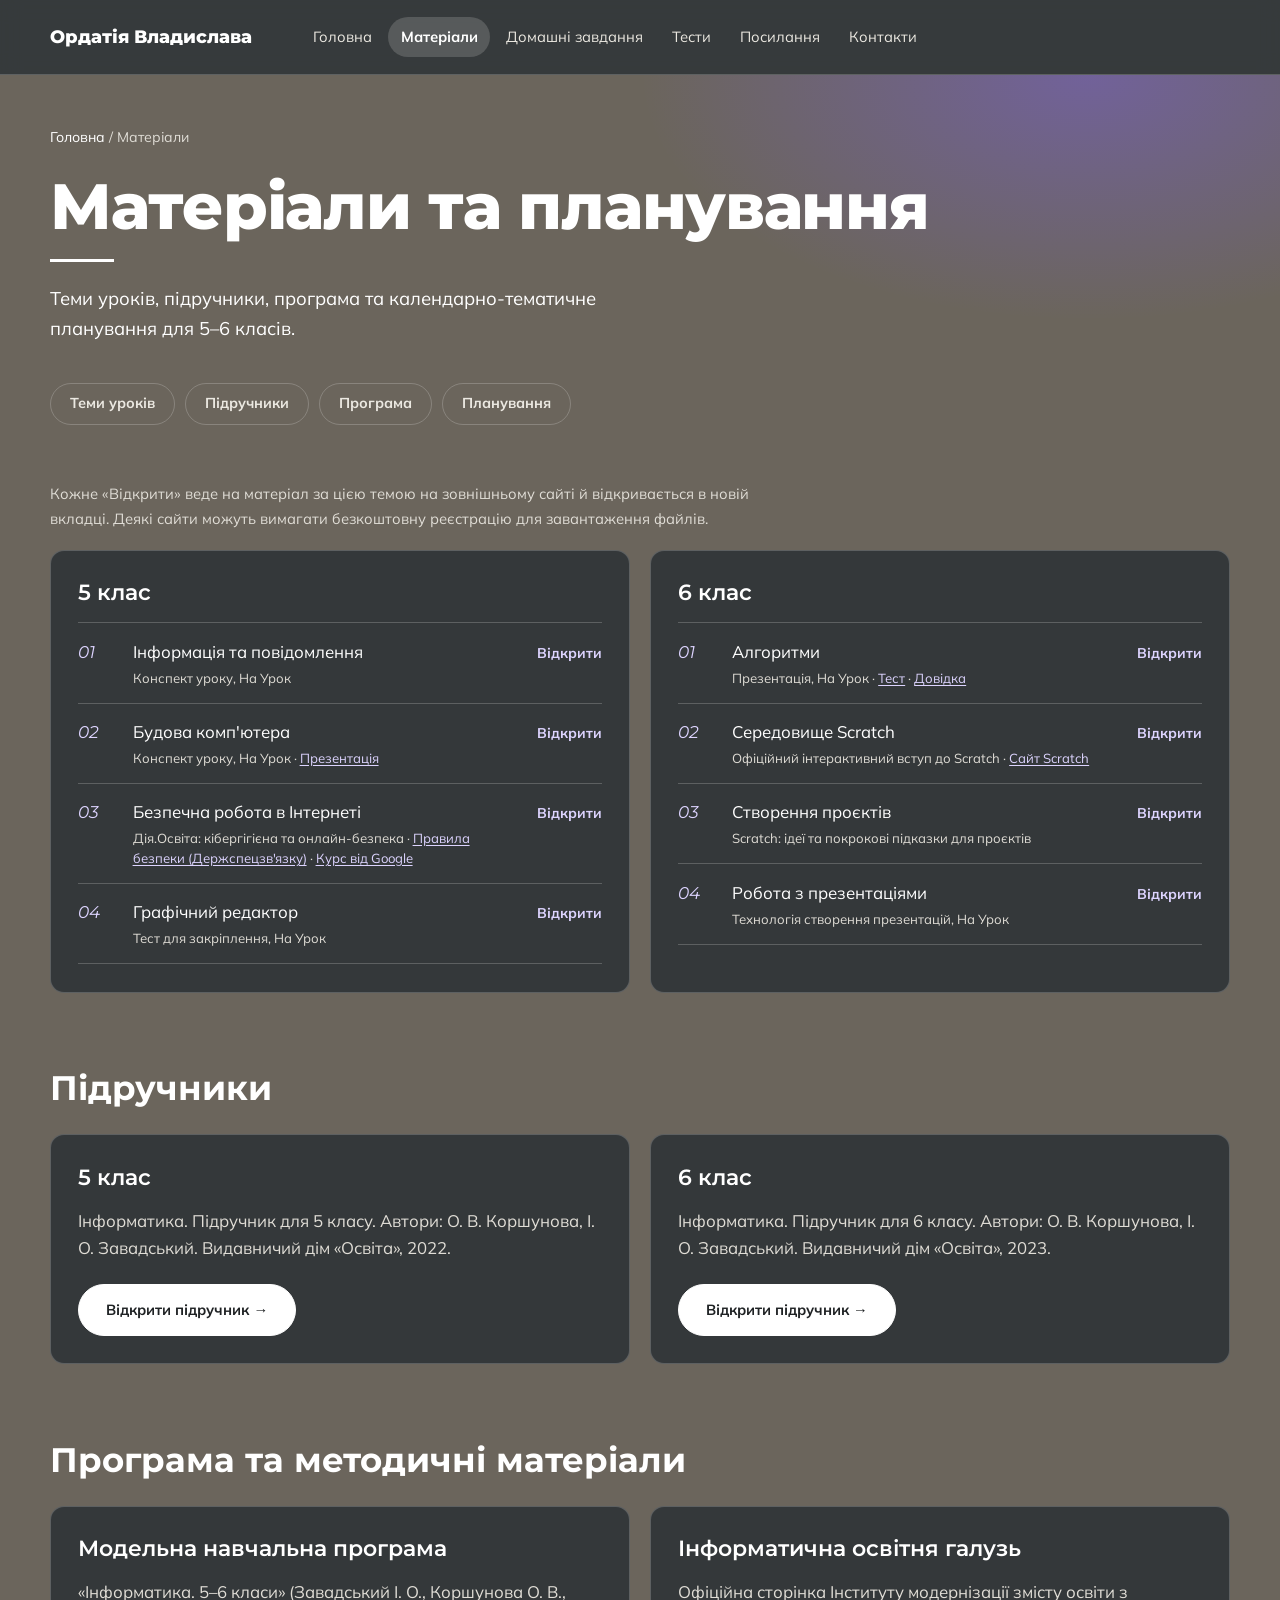
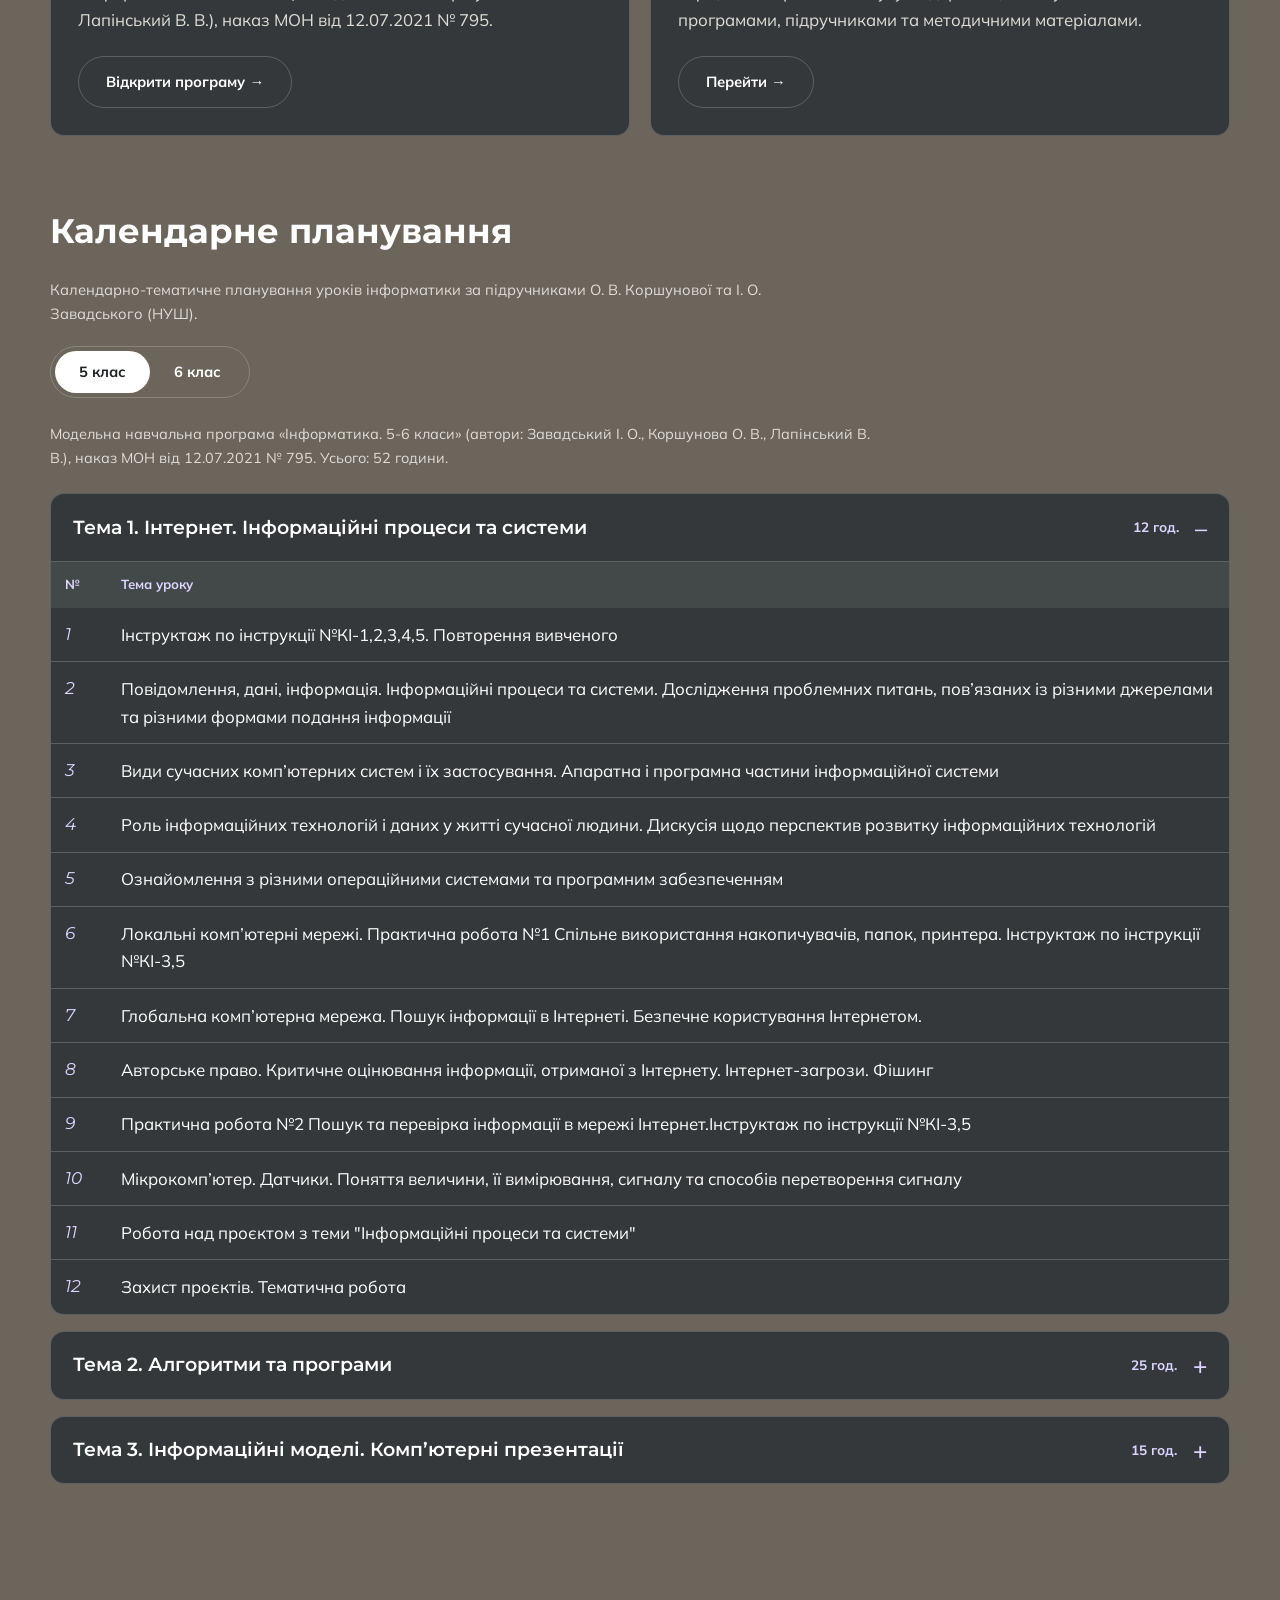
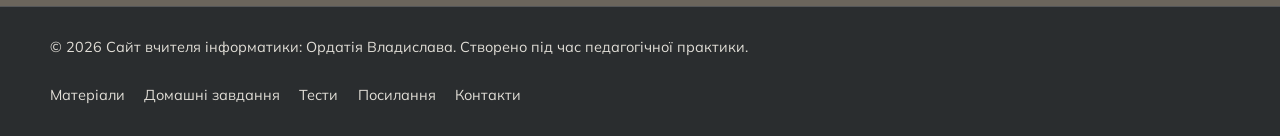
==== materials.html @ ffe771ad "Add files via upload" ====
<!DOCTYPE html>
<html lang="uk">
<head>
<meta charset="UTF-8">
<meta name="viewport" content="width=device-width, initial-scale=1">
<title>Матеріали — Ордатія Владислава</title>
<meta name="description" content="Персональний сайт вчителя інформатики для учнів 5–6 класів: матеріали, планування, домашні завдання, тести та корисні ресурси.">
<link rel="preconnect" href="https://fonts.googleapis.com">
<link rel="preconnect" href="https://fonts.gstatic.com" crossorigin>
<link href="https://fonts.googleapis.com/css2?family=Mulish:wght@400;600;700;800&family=Montserrat:wght@500;600;700;800&display=swap" rel="stylesheet">
<link rel="stylesheet" href="style.css">
</head>
<body>
<header class="bar">
  <div class="wrap">
    <a class="brand" href="index.html">Ордатія Владислава</a>
    <nav id="menu" aria-label="Головне меню"><ul><li><a href="index.html">Головна</a></li><li><a href="materials.html" aria-current="page">Матеріали</a></li><li><a href="homework.html">Домашні завдання</a></li><li><a href="tests.html">Тести</a></li><li><a href="links.html">Посилання</a></li><li><a href="contacts.html">Контакти</a></li></ul></nav>
    <button class="burger" aria-expanded="false" aria-controls="menu">Меню</button>
  </div>
</header>
<main>
<section class="page-head"><div class="wrap">
  <p class="crumbs"><a href="index.html">Головна</a> / Матеріали</p>
  <h1>Матеріали та планування</h1><p class="lead">Теми уроків, підручники, програма та календарно-тематичне планування для 5–6 класів.</p>
</div></section>
<div class="body">
  <nav class="sub-nav" aria-label="Розділи сторінки"><a href="#topics">Теми уроків</a><a href="#textbooks">Підручники</a><a href="#program">Програма</a><a href="#planning">Планування</a></nav>
  <section class="block flush" id="topics">
    <p class="mat-note">Кожне «Відкрити» веде на матеріал за цією темою на зовнішньому сайті й відкривається в новій вкладці. Деякі сайти можуть вимагати безкоштовну реєстрацію для завантаження файлів.</p>
    <div class="cols nob">
      <div class="cell"><h3>5 клас</h3><ul class="rows"><li><span class="n">01</span><span>Інформація та повідомлення<small class="src">Конспект уроку, На Урок</small></span><a class="go" href="https://naurok.com.ua/urok-pravila-povedinki-i-bzh-v-komp-yuternomu-klasi-ponyattya-informaci-povidomlennya-44159.html" target="_blank" rel="noopener">Відкрити</a></li><li><span class="n">02</span><span>Будова комп'ютера<small class="src">Конспект уроку, На Урок · <a href="https://naurok.com.ua/aparatna-ta-programna-chastini-informaciyno-sistemi-301581.html" target="_blank" rel="noopener">Презентація</a></small></span><a class="go" href="https://naurok.com.ua/urok-skladovi-komp-yuteriv-ta-h-priznachennya-aparatna-i-programna-skladovi-informaciyno-sistemi-148172.html" target="_blank" rel="noopener">Відкрити</a></li><li><span class="n">03</span><span>Безпечна робота в Інтернеті<small class="src">Дія.Освіта: кібергігієна та онлайн-безпека · <a href="https://www.kmu.gov.ua/news/bezpeka-u-kiberprostori-pid-chas-onlain-navchannia-holovni-pravyla-dlia-ditei-ta-batkiv" target="_blank" rel="noopener">Правила безпеки (Держспецзв'язку)</a> · <a href="https://osvita.ua/school/62568/" target="_blank" rel="noopener">Курс від Google</a></small></span><a class="go" href="https://osvita.diia.gov.ua/catalog/topic/cyber-hygiene-and-online-safety" target="_blank" rel="noopener">Відкрити</a></li><li><span class="n">04</span><span>Графічний редактор<small class="src">Тест для закріплення, На Урок</small></span><a class="go" href="https://naurok.com.ua/test/uzagalnennya-z-temi-grafichniy-redaktor-paint-4567-615865.html" target="_blank" rel="noopener">Відкрити</a></li></ul></div>
      <div class="cell"><h3>6 клас</h3><ul class="rows"><li><span class="n">01</span><span>Алгоритми<small class="src">Презентація, На Урок · <a href="https://naurok.com.ua/test/vkladeni-algoritmichni-strukturi-povtorennya-ta-rozgaluzhennya-1416969.html" target="_blank" rel="noopener">Тест</a> · <a href="https://uk.wikipedia.org/wiki/Алгоритм" target="_blank" rel="noopener">Довідка</a></small></span><a class="go" href="https://naurok.com.ua/ptezentaciya-na-temu-vkladeni-algoritmichni-strukturi-povtorennya-ta-rozgaluzhennya-162383.html" target="_blank" rel="noopener">Відкрити</a></li><li><span class="n">02</span><span>Середовище Scratch<small class="src">Офіційний інтерактивний вступ до Scratch · <a href="https://scratch.mit.edu" target="_blank" rel="noopener">Сайт Scratch</a></small></span><a class="go" href="https://scratch.mit.edu/projects/editor/?tutorial=getStarted" target="_blank" rel="noopener">Відкрити</a></li><li><span class="n">03</span><span>Створення проєктів<small class="src">Scratch: ідеї та покрокові підказки для проєктів</small></span><a class="go" href="https://scratch.mit.edu/ideas" target="_blank" rel="noopener">Відкрити</a></li><li><span class="n">04</span><span>Робота з презентаціями<small class="src">Технологія створення презентацій, На Урок</small></span><a class="go" href="https://naurok.com.ua/tehnologiya-stvorennya-prezentaciy-v-power-point-81681.html" target="_blank" rel="noopener">Відкрити</a></li></ul></div>
    </div>
  </section>
  <section class="block flush" id="textbooks">
    <h2>Підручники</h2>
    <div class="cols">
      <div class="cell"><h3>5 клас</h3><p>Інформатика. Підручник для 5 класу. Автори: О. В. Коршунова, І. О. Завадський. Видавничий дім «Освіта», 2022.</p><a class="btn accent" href="https://shkola.in.ua/2681-informatyka-5-klas-korshunova.html" target="_blank" rel="noopener">Відкрити підручник →</a></div>
      <div class="cell"><h3>6 клас</h3><p>Інформатика. Підручник для 6 класу. Автори: О. В. Коршунова, І. О. Завадський. Видавничий дім «Освіта», 2023.</p><a class="btn accent" href="https://osvita.ua/school/textbook/6klas/83874/" target="_blank" rel="noopener">Відкрити підручник →</a></div>
    </div>
  </section>
  <section class="block flush" id="program">
    <h2>Програма та методичні матеріали</h2>
    <div class="cols">
      <div class="cell"><h3>Модельна навчальна програма</h3><p>«Інформатика. 5–6 класи» (Завадський І. О., Коршунова О. В., Лапінський В. В.), наказ МОН від 12.07.2021 № 795.</p><a class="btn" href="https://osvita.ua/school/program/program-5-9/83156/" target="_blank" rel="noopener">Відкрити програму →</a></div>
      <div class="cell"><h3>Інформатична освітня галузь</h3><p>Офіційна сторінка Інституту модернізації змісту освіти з програмами, підручниками та методичними матеріалами.</p><a class="btn" href="https://imzo.gov.ua/informatychna-osvitnia-haluz/" target="_blank" rel="noopener">Перейти →</a></div>
    </div>
  </section>
  <section class="block flush" id="planning">
    <h2>Календарне планування</h2>
    <p class="mat-note">Календарно-тематичне планування уроків інформатики за підручниками О. В. Коршунової та І. О. Завадського (НУШ).</p>
    <div class="tabs" role="tablist">
      <button class="tab" role="tab" id="tab5" aria-selected="true" aria-controls="plan5">5 клас</button>
      <button class="tab" role="tab" id="tab6" aria-selected="false" aria-controls="plan6">6 клас</button>
    </div>
    <div class="plan-panel" id="plan5" role="tabpanel" aria-labelledby="tab5"><p class="plan-meta">Модельна навчальна програма «Інформатика. 5-6 класи» (автори: Завадський І. О., Коршунова О. В., Лапінський В. В.), наказ МОН від 12.07.2021 № 795. Усього: 52 години.</p><details class="plan-topic" open>
<summary><span>Тема 1. Інтернет. Інформаційні процеси та системи</span><em>12 год.</em></summary>
<div class="table-scroll"><table class="plan-table"><thead><tr><th>№</th><th>Тема уроку</th></tr></thead><tbody>
<tr><td>1</td><td>Інструктаж по інструкції №КІ-1,2,3,4,5. Повторення вивченого</td></tr>
<tr><td>2</td><td>Повідомлення, дані, інформація. Інформаційні процеси та системи. Дослідження проблемних питань, пов’язаних із різними джерелами та різними формами подання інформації</td></tr>
<tr><td>3</td><td>Види сучасних комп’ютерних систем і їх застосування. Апаратна і програмна частини інформаційної системи</td></tr>
<tr><td>4</td><td>Роль інформаційних технологій і даних у житті сучасної людини. Дискусія щодо перспектив розвитку інформаційних технологій</td></tr>
<tr><td>5</td><td>Ознайомлення з різними операційними системами та програмним забезпеченням</td></tr>
<tr><td>6</td><td>Локальні комп’ютерні мережі. Практична робота №1 Спільне використання накопичувачів, папок, принтера. Інструктаж по інструкції №КІ-3,5</td></tr>
<tr><td>7</td><td>Глобальна комп’ютерна мережа. Пошук інформації в Інтернеті. Безпечне користування Інтернетом.</td></tr>
<tr><td>8</td><td>Авторське право. Критичне оцінювання інформації, отриманої з Інтернету. Інтернет-загрози. Фішинг</td></tr>
<tr><td>9</td><td>Практична робота №2  Пошук та перевірка інформації в мережі Інтернет.Інструктаж по інструкції №КІ-3,5</td></tr>
<tr><td>10</td><td>Мікрокомп’ютер. Датчики. Поняття величини, її вимірювання, сигналу та способів перетворення сигналу</td></tr>
<tr><td>11</td><td>Робота над проєктом з теми &quot;Інформаційні процеси та системи&quot;</td></tr>
<tr><td>12</td><td>Захист проєктів. Тематична робота</td></tr>
</tbody></table></div></details>
<details class="plan-topic">
<summary><span>Тема 2. Алгоритми та програми</span><em>25 год.</em></summary>
<div class="table-scroll"><table class="plan-table"><thead><tr><th>№</th><th>Тема уроку</th></tr></thead><tbody>
<tr><td>13</td><td>Виконавці алгоритмів та їх системи команд. Способи опису алгоритму. Програма. Середовище опису й виконання алгоритмів</td></tr>
<tr><td>14</td><td>Виконавці алгоритмів та їх системи команд. Способи опису алгоритму. Програма. Середовище опису й виконання алгоритмів</td></tr>
<tr><td>15</td><td>Лінійні алгоритми. Створення програм, що візуалізують поняття кута</td></tr>
<tr><td>16</td><td>Створення програм, що візуалізують поняття кута та видів трикутників за кутами</td></tr>
<tr><td>17</td><td>Створення та програмування алгоритмів малювання та руху об’єктів на площині, що містять лінійні структури</td></tr>
<tr><td>18</td><td>Поняття про від’ємні числа, координатну вісь та координатну площину.  Креслення геометричних фігур</td></tr>
<tr><td>19</td><td>Поняття про від’ємні числа, координатну вісь та координатну площину.  Креслення геометричних фігур</td></tr>
<tr><td>20</td><td>Алгоритми з повтореннями</td></tr>
<tr><td>21</td><td>Створення та програмування алгоритмів малювання та руху об’єктів на площині, що містять повторення</td></tr>
<tr><td>22</td><td>Створення та програмування алгоритмів малювання та руху об’єктів на площині, що містять повторення</td></tr>
<tr><td>23</td><td>Створення та програмування алгоритмів малювання та руху об’єктів на площині, що містять повторення</td></tr>
<tr><td>24</td><td>Алгоритми з розгалуженнями</td></tr>
<tr><td>25</td><td>Алгоритми з розгалуженнями</td></tr>
<tr><td>26</td><td>Створення та програмування алгоритмів малювання та руху об’єктів на площині, що містять лінійні структури, розгалуження та повторення</td></tr>
<tr><td>27</td><td>Створення та програмування алгоритмів малювання та руху об’єктів на площині, що містять лінійні структури, розгалуження та повторення</td></tr>
<tr class="sem"><td colspan="2">ІІ Семестр</td></tr>
<tr><td>28</td><td>Створення та програмування алгоритмів малювання та руху об’єктів на площині, що містять лінійні структури, розгалуження та повторення</td></tr>
<tr><td>29</td><td>Створення програм, що візуалізують дії зі звичайними дробами з однаковим знаменником</td></tr>
<tr><td>30</td><td>Створення програм, що візуалізують дії зі звичайними дробами з однаковим знаменником</td></tr>
<tr><td>31</td><td>Програмне та програмоване обчислення периметра трикутника, площі та периметра прямокутника, об’єму прямокутного паралелепіпеда</td></tr>
<tr><td>32</td><td>Програмне та програмоване обчислення периметра трикутника, площі та периметра прямокутника, об’єму прямокутного паралелепіпеда</td></tr>
<tr><td>33</td><td>Програмування лінійних алгоритмів, а також алгоритмів із розгалуженнями та повтореннями на мікрокомп’ютерах.</td></tr>
<tr><td>34</td><td>Програмування лінійних алгоритмів, а також алгоритмів із розгалуженнями та повтореннями на мікрокомп’ютерах.</td></tr>
<tr><td>35</td><td>Робота над проєктом з теми &quot;Алгоритми та програми&quot;</td></tr>
<tr><td>36</td><td>Робота над проєктом з теми &quot;Алгоритми та програми&quot;</td></tr>
<tr><td>37</td><td>Захист проєктів. Тематична робота</td></tr>
</tbody></table></div></details>
<details class="plan-topic">
<summary><span>Тема 3. Інформаційні моделі. Комп’ютерні презентації</span><em>15 год.</em></summary>
<div class="table-scroll"><table class="plan-table"><thead><tr><th>№</th><th>Тема уроку</th></tr></thead><tbody>
<tr><td>38</td><td>Об’єкти та їх властивості. Зв’язки між об’єктами. Дії над об’єктами. Виокремлення об’єктів, опис їх властивостей об’єктів та їх значень</td></tr>
<tr><td>39</td><td>Моделі і моделювання. Перетворення інформаційних моделей з однієї форми в іншу.</td></tr>
<tr><td>40</td><td>Особливості побудови й опрацювання векторних та растрових зображень</td></tr>
<tr><td>41</td><td>Побудова зображення з графічних примітивів</td></tr>
<tr><td>42</td><td>Операції над графічними об’єктами</td></tr>
<tr><td>43</td><td>Операції з групами об&#x27;єктів. Багатошарові зображення, розміщення об’єктів у шарах</td></tr>
<tr><td>44</td><td>Програмне забезпечення для створення і відтворення комп’ютерних презентацій. Режими середовища редактора презентацій</td></tr>
<tr><td>45</td><td>Об’єкти презентації. Редагування об’єктів презентації. Форматування тексту та вставлення зображень</td></tr>
<tr><td>46</td><td>Анімація об’єктів презентації.</td></tr>
<tr><td>47</td><td>Створення і презентування наочних моделей об’єктів та процесів. Виконання проєктної роботи</td></tr>
<tr><td>48</td><td>Етапи створення презентації та вимоги до її оформлення. Робота над проєктом</td></tr>
<tr><td>49</td><td>Налаштування показу презентації. Автоматичне відтворення презентації</td></tr>
<tr><td>50</td><td>Анімація перехотів між слайдами. Робота над проєктом</td></tr>
<tr><td>51</td><td>Проєктна діяльність. Планування представлення презентації і виступ перед аудиторією. Тематична робота</td></tr>
<tr><td>52</td><td>Повторення і систематизація навчального матеріалу за І та ІІ семестр.</td></tr>
</tbody></table></div></details></div>
    <div class="plan-panel" id="plan6" role="tabpanel" aria-labelledby="tab6" hidden><p class="plan-meta">Модельна навчальна програма «Інформатика. 5-6 класи» (автори: Завадський І. О., Коршунова О. В., Лапінський В. В.), наказ МОН від 12.07.2021 № 795. Усього: 52 години.</p><details class="plan-topic" open>
<summary><span>Тема 1. Електронна пошта. Спільна робота з документами</span><em>19 год.</em></summary>
<div class="table-scroll"><table class="plan-table"><thead><tr><th>№</th><th>Тема уроку</th></tr></thead><tbody>
<tr><td>1</td><td>Інструктаж по інструкції №КІ-1,2,3,4,5. Онлайн-ресурси для навчання</td></tr>
<tr><td>2</td><td>Поштові служби Інтернету Створення електронної скриньки</td></tr>
<tr><td>3</td><td>Етикет електронного листування. Правила безпечного користування електронною скринькою</td></tr>
<tr><td>4</td><td>Виконання вправ і завдань на дотримання етикету електронного спілкування</td></tr>
<tr><td>5</td><td>Надсилання, отримання, перенаправлення повідомлень. Пересилання файлів</td></tr>
<tr><td>6</td><td>Надсилання, отримання, перенаправлення повідомлень. Пересилання файлів</td></tr>
<tr><td>7</td><td>Практична робота №1 Електронне листування. Інструктаж по інструкції №КІ-3,5</td></tr>
<tr><td>8</td><td>Хмарні сервіси. Використання інтернет ресурсів для спільної роботи. Рівні та способи доступу до ресурсів</td></tr>
<tr><td>9</td><td>Зберігання даних та колективна робота з документами в Інтернеті. Керування спільним доступом до них</td></tr>
<tr><td>10</td><td>Програмне забезпечення для опрацювання текстів</td></tr>
<tr><td>11</td><td>Правила введення і редагування текстів</td></tr>
<tr><td>12</td><td>Введення, редагування та форматування символів і абзаців. Виконання творчого проєкту</td></tr>
<tr><td>13</td><td>Введення, редагування та форматування символів і абзаців</td></tr>
<tr><td>14</td><td>Додавання зображень із файлу та їх форматування</td></tr>
<tr><td>15</td><td>Додавання тексту до графічних зображень та його форматування</td></tr>
<tr><td>16</td><td>Виконання практичних вправ щодо створення та редагування графічних об’єктів</td></tr>
<tr><td>17</td><td>Робота над проєктом з теми &quot;Електронна пошта. Спільна робота з документами&quot;</td></tr>
<tr><td>18</td><td>Захист проєктів. Тематична робота</td></tr>
</tbody></table></div></details>
<details class="plan-topic">
<summary><span>Тема 2. Електронні таблиці</span><em>14 год.</em></summary>
<div class="table-scroll"><table class="plan-table"><thead><tr><th>№</th><th>Тема уроку</th></tr></thead><tbody>
<tr><td>19</td><td>Поняття електронної таблиці</td></tr>
<tr><td>20</td><td>Табличні процесори, їх призначення. Середовище табличного процесора</td></tr>
<tr><td>21</td><td>Об’єкти електронних таблиць – аркуш, клітинка. Введення, редагування й форматування даних</td></tr>
<tr><td>22</td><td>Об’єкти електронних таблиць –діапазон клітинок. Введення, редагування й форматування даних</td></tr>
<tr><td>23</td><td>Типи даних: числові, грошові, дати, текст, відсотки.</td></tr>
<tr><td>24</td><td>Типи даних: числові, грошові, дати, текст, відсотки. Введення, редагування й форматування даних основних типів</td></tr>
<tr><td>25</td><td>Адресація.</td></tr>
<tr><td>26</td><td>Адресація. Формули.</td></tr>
<tr><td>27</td><td>Редагування та форматування електронних таблиць</td></tr>
<tr><td>28</td><td>Діаграми. Вибір типу та побудова діаграм</td></tr>
<tr><td>29</td><td>Розв’язання задач на вибір типу й побудову діаграм.</td></tr>
<tr><td>30</td><td>Візуальне розв’язання задач на відсотки за допомогою кругових діаграм</td></tr>
<tr><td>31</td><td>Використання табличного процесора для виконання обчислень зі звичайними та десятковими дробами</td></tr>
<tr><td>32</td><td>Проєктна діяльність. Тематична робота</td></tr>
</tbody></table></div></details>
<details class="plan-topic">
<summary><span>Тема 3. Алгоритми та програми</span><em>19 год.</em></summary>
<div class="table-scroll"><table class="plan-table"><thead><tr><th>№</th><th>Тема уроку</th></tr></thead><tbody>
<tr><td>33</td><td>Об’єкти і події</td></tr>
<tr><td>34</td><td>Поняття про об’єкт у програмуванні. Властивості об’єкта. Створення програмних об’єктів</td></tr>
<tr><td>35</td><td>Поняття події. Види подій. Програмне опрацювання події. Створення подійноорієнтованих програм</td></tr>
<tr><td>36</td><td>Створення та програмування алгоритмів малювання та руху об’єктів на координатній площині</td></tr>
<tr><td>37</td><td>Змінювання значень властивостей об’єкта в програмі</td></tr>
<tr><td>38</td><td>Вкладені алгоритмічні структури повторення</td></tr>
<tr><td>39</td><td>Вкладені алгоритмічні структури повторення</td></tr>
<tr><td>40</td><td>Вкладені алгоритмічні структури розгалуження</td></tr>
<tr><td>41</td><td>Вкладені алгоритмічні структури розгалуження</td></tr>
<tr><td>42</td><td>Створення та програмування алгоритмів, що містять вкладені алгоритмічні структури</td></tr>
<tr><td>43</td><td>Створення та програмування алгоритмів, що містять вкладені алгоритмічні структури</td></tr>
<tr><td>44</td><td>Змінні величини в програмуванні</td></tr>
<tr><td>45</td><td>Створення програм, що візуалізують дії зі звичайними дробами з різними знаменниками</td></tr>
<tr><td>46</td><td>Створення та програмування алгоритмів малювання та руху об’єктів на координатній площині</td></tr>
<tr><td>47</td><td>Створення та програмування алгоритмів з використанням паралельних та перпендикулярних прямих</td></tr>
<tr><td>48</td><td>Створення подійноорієнтованих програм</td></tr>
<tr><td>49</td><td>Робота над проєктом з теми &quot;Алгоритми та програми&quot;</td></tr>
<tr><td>50</td><td>Робота над проєктом з теми &quot;Алгоритми та програми&quot;</td></tr>
<tr><td>51</td><td>Захист проєктів. Тематична робота</td></tr>
<tr><td>52</td><td>Повторення і систематизація навчального матеріалу за І та ІІ семестр.</td></tr>
</tbody></table></div></details></div>
  </section>
</div>
</main>
<footer>
  <div class="wrap">
    <span>© 2026 Сайт вчителя інформатики: Ордатія Владислава. Створено під час педагогічної практики.</span>
    <ul><li><a href="materials.html">Матеріали</a></li><li><a href="homework.html">Домашні завдання</a></li><li><a href="tests.html">Тести</a></li><li><a href="links.html">Посилання</a></li><li><a href="contacts.html">Контакти</a></li></ul>
  </div>
</footer>
<script src="script.js"></script>
</body>
</html>
---- style.css ----
:root{
  --bg:#6b655c;
  --card:#34383a;
  --fg:#ffffff;
  --mute:#e0ddd6;
  --gold:#ffffff;
  --gold-hover:#e6e1d8;
  --ink:#ddd4ff;
  --gold-soft:rgba(255,255,255,.09);
  --line:rgba(255,255,255,.20);
  --tint:#434849;
  --serif:"Montserrat","Segoe UI",Arial,sans-serif;
  --sans:"Mulish","Segoe UI",Arial,sans-serif;
}
*{box-sizing:border-box;margin:0;padding:0}
html{scroll-behavior:smooth;color-scheme:light}
body{
  font-family:var(--sans);font-size:1.05rem;line-height:1.65;
  background:var(--bg);color:var(--fg);
  min-height:100vh;display:flex;flex-direction:column;
}
main{flex:1}
a{color:inherit}
:focus-visible{outline:3px solid var(--gold);outline-offset:3px;border-radius:6px}
.wrap{width:min(1180px,100% - 2.5rem);margin-inline:auto}
mark{background:var(--gold);color:#1f2224;border-radius:3px;padding:0 .1em}

/* ---------- Шапка ---------- */
.bar{position:sticky;top:0;z-index:30;background:rgba(52,56,58,.95);backdrop-filter:blur(10px);-webkit-backdrop-filter:blur(10px);border-bottom:1px solid var(--line)}
.bar .wrap{display:flex;align-items:center;min-height:74px;gap:1rem}
.brand{display:flex;align-items:center;gap:.7rem;text-decoration:none;font-family:var(--serif);font-weight:800;font-size:1.15rem;white-space:nowrap}
.brand svg{width:34px;height:34px;flex-shrink:0}
.brand span{border-bottom:2px solid var(--gold);padding-bottom:2px}
nav{margin-left:2rem}
nav ul{list-style:none;display:flex;gap:.2rem}
nav a{display:block;padding:.5rem .8rem;text-decoration:none;font-size:.92rem;color:#ebe8e1;border-radius:999px;transition:color .15s}
nav a:hover{color:var(--ink)}
nav a[aria-current="page"]{color:#fff;font-weight:700;background:rgba(255,255,255,.16)}
.burger{display:none;margin-left:auto;font:inherit;font-size:.9rem;background:none;border:1px solid var(--line);color:var(--fg);border-radius:999px;padding:.5rem 1rem;cursor:pointer}

/* ---------- Кнопки ---------- */
.btn{
  display:inline-block;font:inherit;font-weight:700;font-size:.92rem;text-decoration:none;cursor:pointer;
  padding:.8rem 1.7rem;border-radius:999px;border:1px solid var(--line);background:transparent;color:var(--fg);
  transition:background .15s,color .15s,border-color .15s;
}
.btn:hover{border-color:var(--ink);color:var(--ink)}
.btn.gold,.btn.accent{background:var(--gold);border-color:var(--gold);color:#1f2224}
.btn.gold:hover,.btn.accent:hover{background:var(--gold-hover);border-color:var(--gold-hover);color:#1f2224}
.btns{display:flex;gap:.9rem;flex-wrap:wrap}

/* ---------- Головна ---------- */
.hero{
  position:relative;overflow:hidden;min-height:min(88vh,780px);display:flex;align-items:center;justify-content:center;text-align:center;
  background:linear-gradient(to bottom,#80796d 0,#80796d 76%,#2f3335 76%,#2f3335 100%);
}
.hero::before{
  content:"";position:absolute;top:5%;right:11%;width:124px;height:58px;
  background:
    radial-gradient(circle 28px at 29px 29px,#ebe8e1 97%,transparent 100%),
    radial-gradient(circle 28px at 95px 29px,#ebe8e1 97%,transparent 100%);
}
.hero-art{position:absolute;inset:0;pointer-events:none}
.hero-art span{
  position:absolute;left:50%;top:7%;width:clamp(110px,13vw,180px);height:84%;
  transform:translateX(-50%) rotate(14deg);border-radius:4px;font-size:0;color:transparent;
  background:
    radial-gradient(circle at 28% 18%,#ff5ecb 0 7px,transparent 8px),
    radial-gradient(circle at 70% 42%,#4de1ff 0 9px,transparent 10px),
    radial-gradient(circle at 36% 68%,#ff5ecb 0 6px,transparent 7px),
    radial-gradient(circle at 72% 88%,#4de1ff 0 7px,transparent 8px),
    linear-gradient(160deg,#2b2a86 0%,#5436e6 38%,#8d3fd2 68%,#242a73 100%);
  box-shadow:0 30px 50px rgba(0,0,0,.35);
}
.hero-art::before{
  content:"";position:absolute;left:9%;top:32%;width:92px;height:230px;
  border:5px solid #c4b5ff;transform:rotate(-9deg);
}
.hero-inner{position:relative;z-index:1;padding:5rem 0 6rem}
.hero h1{font-family:var(--serif);font-weight:800;font-size:clamp(2.4rem,6.4vw,5rem);line-height:1.08;max-width:15ch;margin-inline:auto;letter-spacing:-.02em;color:#fff;text-shadow:0 2px 24px rgba(0,0,0,.25)}
.hero h1 em{display:block;font-style:normal;font-weight:700;color:#ddd4ff}
.hero .btns{margin-top:.2rem;justify-content:center}
.hero-sub{margin:1.6rem auto 2.2rem;max-width:30rem;color:#fff;font-size:1.1rem}

.section{padding:4.5rem 0 0}
.section:last-of-type{padding-bottom:5rem}
.section h2{font-family:var(--serif);font-weight:700;font-size:clamp(1.7rem,3.4vw,2.5rem);margin-bottom:1.6rem}
.about-card{border:1px solid var(--line);border-left:3px solid var(--gold);border-radius:14px;background:var(--card);padding:1.8rem 2rem;max-width:52rem;font-size:1.15rem}
.about-card small{display:block;color:var(--ink);font-weight:700;font-size:.85rem;margin-bottom:.5rem}

.index-grid{display:grid;grid-template-columns:repeat(3,1fr);gap:1.2rem}
.tile{
  display:flex;flex-direction:column;min-height:230px;padding:1.6rem;text-decoration:none;
  background:var(--card);border:1px solid var(--line);border-radius:14px;
  transition:border-color .2s,transform .2s,background .2s;
}
.tile .num{font-family:var(--serif);font-style:italic;font-size:1.3rem;color:var(--ink)}
.tile h3{font-family:var(--serif);font-weight:600;font-size:1.55rem;line-height:1.2;margin:1.6rem 0 .5rem}
.tile p{color:var(--mute);font-size:.95rem}
.tile .arrow{margin-top:auto;padding-top:1rem;color:var(--ink);font-size:1.6rem;line-height:1;transition:transform .2s}
.tile:hover{border-color:var(--gold);transform:translateY(-3px);background:#3f4447;box-shadow:0 10px 28px rgba(0,0,0,.35)}
.tile:hover .arrow{transform:translateX(8px)}

/* ---------- Внутрішні сторінки ---------- */
.page-head{padding:3.2rem 0 1.4rem;background:radial-gradient(ellipse 50% 120% at 85% 0%,rgba(124,92,255,.38) 0%,transparent 70%)}
.crumbs{font-size:.88rem;color:var(--mute);margin-bottom:1.4rem}
.crumbs a{text-decoration:none;color:var(--fg)}
.crumbs a:hover{color:var(--ink)}
.page-head h1{font-family:var(--serif);font-weight:800;letter-spacing:-.02em;font-size:clamp(2.2rem,5.5vw,4rem);line-height:1.08}
.page-head h1::after{content:"";display:block;width:64px;height:3px;background:var(--gold);margin-top:1.1rem}
.page-head p.lead{margin-top:1.4rem;max-width:40rem;font-size:1.15rem;color:#ffffff}

.body{width:min(1180px,100% - 2.5rem);margin-inline:auto;padding:1rem 0 5rem}
.block{padding:1.6rem 0}
.block > h2,.block.flush > h2{font-family:var(--serif);font-weight:700;font-size:clamp(1.5rem,3vw,2.1rem);margin:1rem 0 1.2rem;padding:0}
.cols{display:grid;grid-template-columns:1fr 1fr;gap:1.2rem}
.cols.three{grid-template-columns:repeat(3,1fr)}
.cols + .cols{margin-top:1.2rem}
.cell{background:var(--card);border:1px solid var(--line);border-radius:14px;padding:1.7rem}
.cell h3{font-family:var(--serif);font-weight:600;font-size:1.4rem;line-height:1.25;margin-bottom:1rem}
.cell p{color:var(--mute)}
.cell .btn{margin-top:1.4rem}

.rows{list-style:none;border-top:1px solid var(--line)}
.rows li{display:grid;grid-template-columns:2.6rem 1fr auto;gap:.8rem;align-items:baseline;padding:.9rem 0;border-bottom:1px solid var(--line)}
.rows .n{font-family:var(--serif);font-style:italic;color:var(--ink)}
.rows a.go{font-size:.88rem;font-weight:700;color:var(--ink);text-decoration:none;white-space:nowrap}
.rows a.go:hover{text-decoration:underline}

.checks{list-style:none;border-top:1px solid var(--line);margin-bottom:1.5rem}
.checks li{border-bottom:1px solid var(--line)}
.checks label{display:flex;gap:.9rem;align-items:flex-start;padding:.9rem 0;cursor:pointer}
.checks input{appearance:none;-webkit-appearance:none;width:1.3rem;height:1.3rem;border:2px solid var(--ink);border-radius:6px;margin-top:.25rem;flex-shrink:0;cursor:pointer;background:transparent;position:relative}
.checks input:checked{background:var(--gold);border-color:var(--gold)}
.checks input:checked::after{content:"";position:absolute;left:.33rem;top:.07rem;width:.35rem;height:.7rem;border:solid #1f2224;border-width:0 2px 2px 0;transform:rotate(45deg)}
.checks input:checked + span{text-decoration:line-through;color:var(--mute)}
.tag{display:inline-block;font-size:.88rem;font-weight:700;color:var(--ink);border:1px solid var(--ink);border-radius:999px;padding:.25rem 1rem}

.table-scroll{overflow-x:auto}
table{width:100%;border-collapse:collapse}
th{font-weight:700;font-size:.82rem;text-align:left;padding:.75rem .9rem;background:var(--tint);color:var(--ink)}
td{padding:.8rem .9rem;border-bottom:1px solid var(--line);vertical-align:top}
.block > .table-scroll{border:1px solid var(--line);border-radius:14px}
.block > .table-scroll tr:last-child td{border-bottom:0}

.tabs{display:inline-flex;border:1px solid var(--line);border-radius:999px;padding:4px;margin-bottom:1.6rem}
.tab{font:inherit;font-weight:700;font-size:.92rem;padding:.55rem 1.5rem;border:0;border-radius:999px;background:transparent;color:var(--fg);cursor:pointer}
.tab[aria-selected="true"]{background:var(--gold);color:#1f2224}
.plan-panel[hidden]{display:none}
.plan-meta{font-size:.9rem;color:var(--mute);margin-bottom:1.4rem;max-width:52rem}
.plan-topic{background:var(--card);border:1px solid var(--line);border-radius:14px;margin-bottom:1rem;overflow:hidden}
.plan-topic summary{cursor:pointer;display:flex;align-items:center;gap:1rem;padding:1.1rem 1.4rem;font-family:var(--serif);font-weight:600;font-size:1.2rem;list-style:none}
.plan-topic summary::-webkit-details-marker{display:none}
.plan-topic summary em{font-style:normal;font-family:var(--sans);font-size:.85rem;font-weight:700;color:var(--ink);margin-left:auto;white-space:nowrap}
.plan-topic summary::after{content:"+";color:var(--ink);font-size:1.5rem;line-height:1;font-family:var(--sans)}
.plan-topic[open] summary{border-bottom:1px solid var(--line)}
.plan-topic[open] summary::after{content:"–"}
.plan-table th{background:var(--tint)}
.plan-table td:first-child{width:3.5rem;font-family:var(--serif);font-style:italic;color:var(--ink)}
.plan-table tr:last-child td{border-bottom:0}
.plan-table tr.sem td{background:var(--gold-soft);color:var(--ink);font-weight:700;font-size:.9rem}

.mail{display:inline-block;font-family:var(--serif);font-weight:600;font-size:clamp(1.3rem,3vw,2rem);color:var(--ink);text-decoration:none;border-bottom:2px solid var(--gold);word-break:break-all;line-height:1.2}
.mail:hover{color:#ffffff;border-color:#ffffff}

footer{border-top:1px solid var(--line);background:#2a2d2f;color:var(--mute)}
footer .wrap{display:flex;justify-content:space-between;gap:1.5rem;flex-wrap:wrap;padding:1.8rem 0;font-size:.9rem}
footer ul{list-style:none;display:flex;gap:1.2rem;flex-wrap:wrap}
footer a{text-decoration:none}
footer a:hover{color:var(--ink)}



/* ---------- Друк ---------- */
@media print{
  @page{size:A4;margin:14mm}
  body{background:#fff;color:#000;font-size:11pt;display:block}
  .bar,footer,.d-note,.d-toolbar,.d-mode-hint,.crumbs,.lead,.add-entry,.entry-head .del,.sig-actions,.d-stats{display:none!important}
  .page-head{background:none;padding:0 0 .6rem}
  .page-head h1{font-size:20pt;text-align:center}
  .page-head h1::after{margin-inline:auto}
  .body{width:100%;padding:0}
  .block{padding:.6rem 0}
  .d-in{border:0;border-bottom:1px solid #000;border-radius:0;background:none!important;padding:.1rem 0;color:#000;-webkit-text-fill-color:#000;opacity:1}
  textarea.d-in{overflow:visible;resize:none;min-height:0}
  .entry,.final{border:1px solid #000;border-radius:0;break-inside:avoid;page-break-inside:avoid}
  .entry-head{background:#eee;border-color:#000}
  .teacher-box{background:none;border-color:#000}
  .sig-box{min-height:70px}
  .stamp{border-color:#000;color:#000}
  .cell{border:0;padding:0;background:none}
  .d-in::placeholder{color:transparent;-webkit-text-fill-color:transparent}
  input[type=date]::-webkit-calendar-picker-indicator{display:none}
  .sig-meta{color:#000}
  .d-field > span,.d-label,.teacher-box .who{color:#000}
}

/* ---------- Адаптивність ---------- */
@media (max-width:1120px){
  .burger{display:block}
  nav{display:none;position:absolute;top:100%;left:0;right:0;margin:0;background:#3a3e41;border-bottom:1px solid var(--line);padding:.5rem 1.25rem 1rem;box-shadow:0 14px 24px rgba(0,0,0,.35)}
  nav.open{display:block}
  nav ul{flex-direction:column}
  nav a{padding:.8rem .4rem;border-radius:0;border-bottom:1px solid var(--line)}
}
@media (max-width:860px){
  .index-grid,.cols.three{grid-template-columns:1fr 1fr}
  .cols{grid-template-columns:1fr}
  .hero-inner{padding:3.5rem 0}
  .hero-art::before{display:none}.hero::before{right:5%}
}
@media (max-width:560px){
  .index-grid,.cols.three{grid-template-columns:1fr}
  .tile{min-height:180px}
  .brand{font-size:1.05rem}
  .brand svg{width:28px;height:28px}
  .rows li{grid-template-columns:2rem 1fr}
  .rows a.go{grid-column:2}
}
@media (prefers-reduced-motion:reduce){html{scroll-behavior:auto}*{transition:none!important}}
[hidden]{display:none!important}


.rows li > span:nth-child(2){min-width:0}
.src{display:block;margin-top:.2rem;font-size:.82rem;line-height:1.5;color:var(--mute)}
.src a{color:var(--ink);text-decoration:underline;text-underline-offset:2px}
.src a:hover{color:var(--fg)}
.mat-note{font-size:.92rem;color:var(--mute);max-width:46rem;margin-bottom:1.2rem}


@media print{
  .cell{background:#fff!important}
  .cell *,.block > h2,.page-head h1{color:#000!important}
}
@media print{.block > h2{break-after:avoid;page-break-after:avoid}.block{break-inside:avoid}}

/* ---------- Матеріали: навігація по розділах, Про мене ---------- */
.sub-nav{display:flex;flex-wrap:wrap;gap:.6rem;margin:0 0 2rem}
.sub-nav a{border:1px solid var(--line);border-radius:999px;padding:.5rem 1.2rem;font-weight:700;font-size:.9rem;text-decoration:none}
.sub-nav a:hover{background:var(--gold);color:#1f2224;border-color:var(--gold)}
.block[id]{scroll-margin-top:5rem}
.about-me{display:grid;grid-template-columns:auto 1fr;gap:1.6rem;align-items:center}
.about-me .ava{width:84px;height:84px;border-radius:50%;background:var(--gold);color:#1f2224;display:grid;place-items:center;font-family:var(--serif);font-weight:800;font-size:1.9rem}
.about-me h3{font-family:var(--serif);font-size:1.5rem;margin-bottom:.4rem}
.about-me p{margin:0}
@media (max-width:560px){.about-me{grid-template-columns:1fr}}
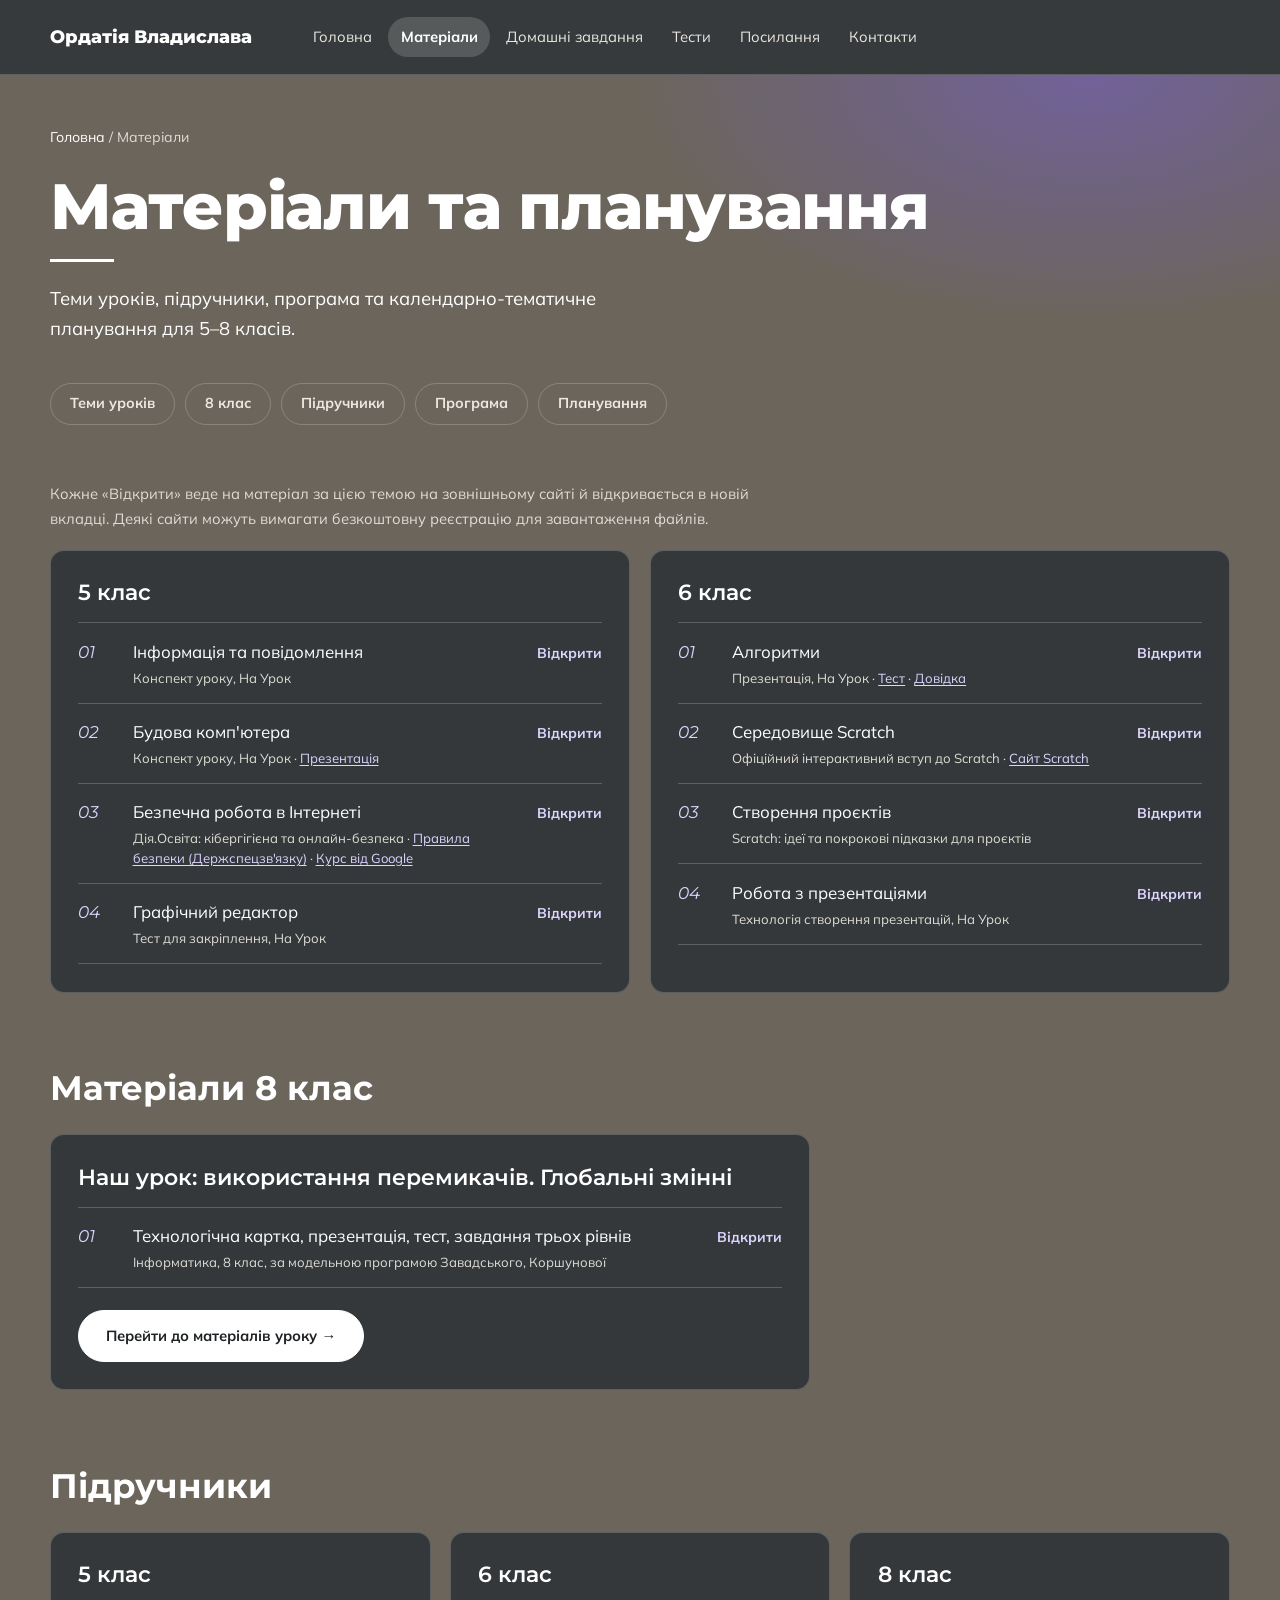
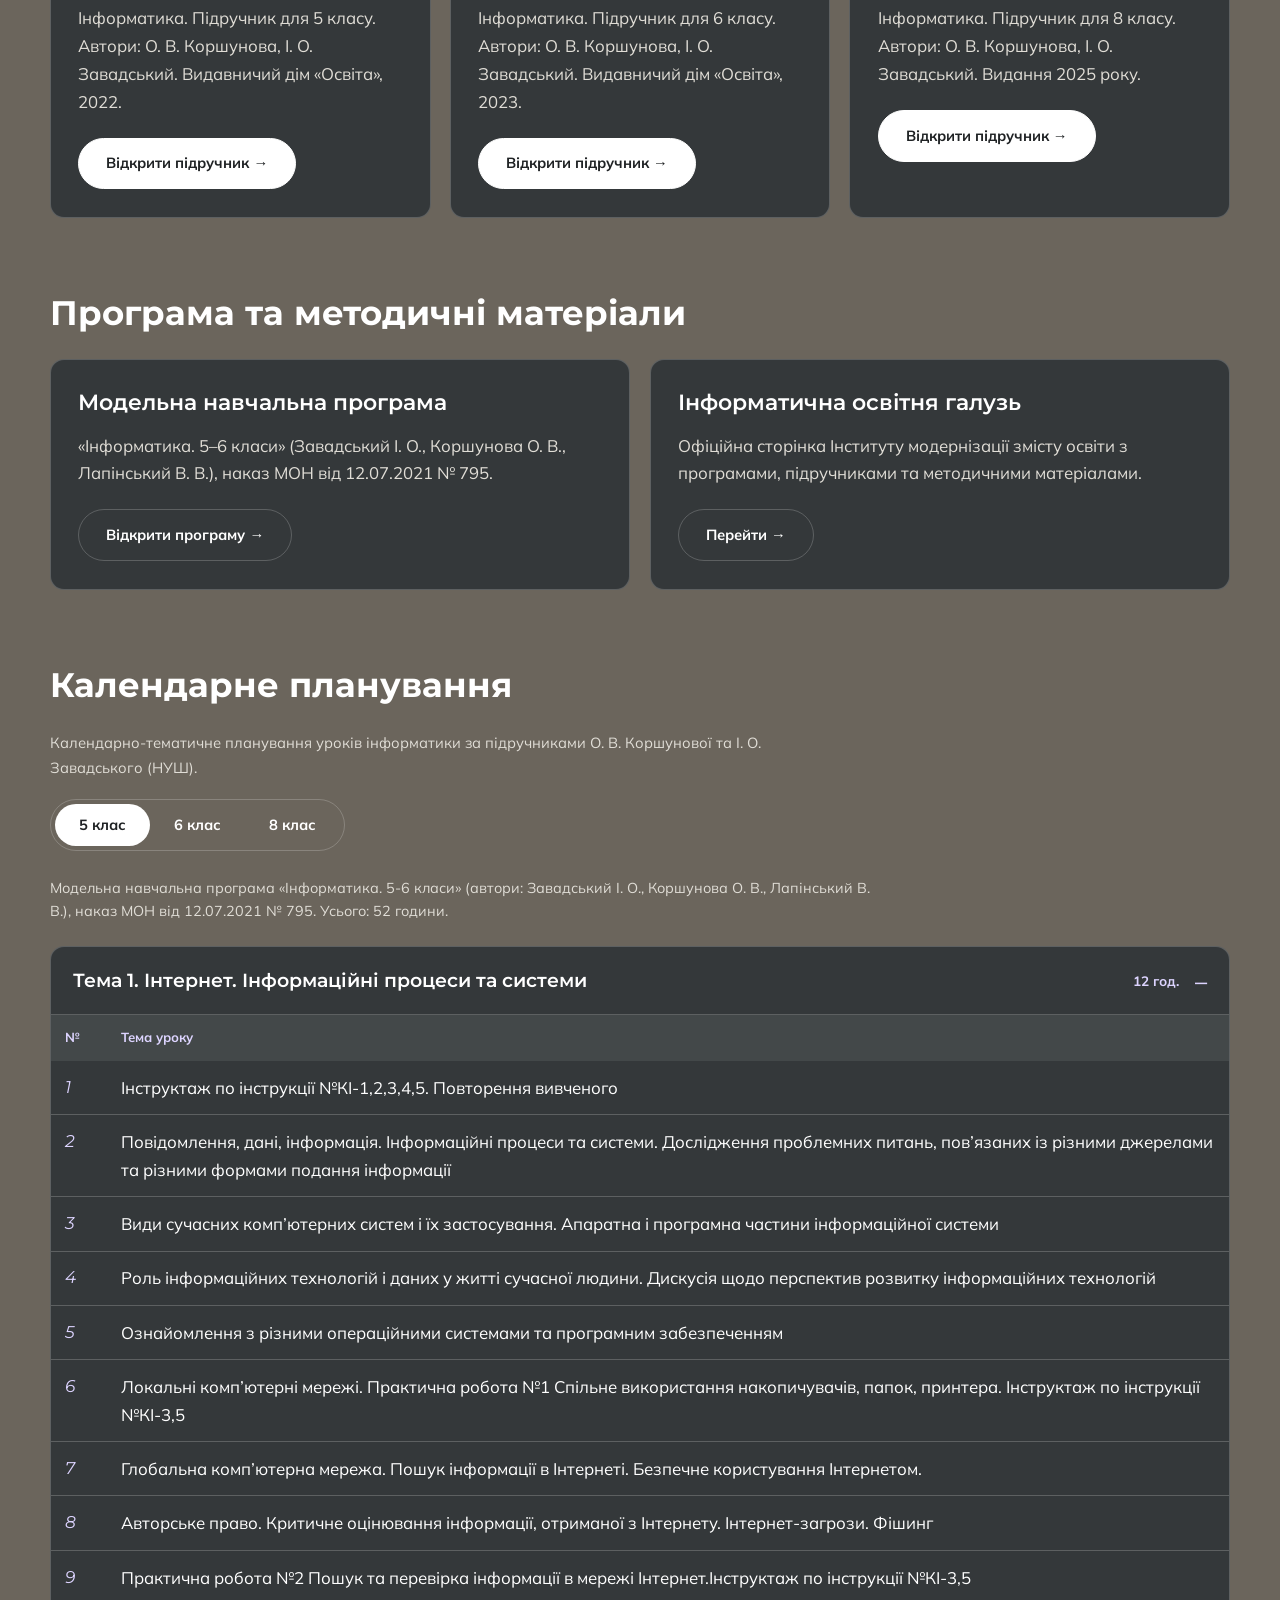
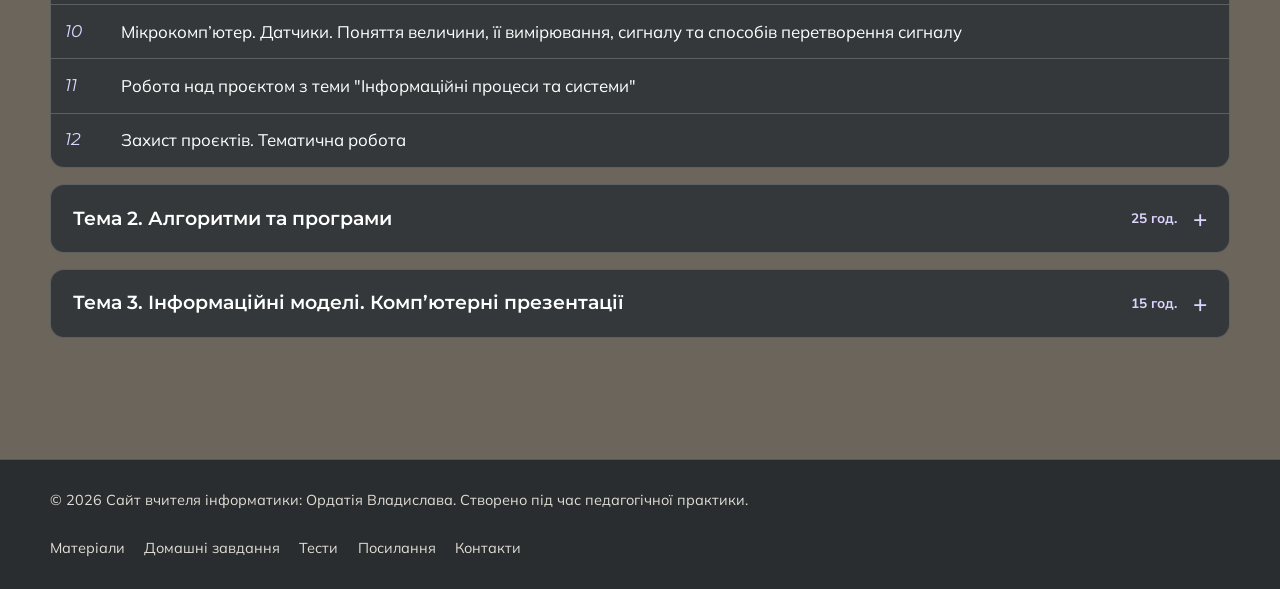
==== commit e312a19d: "Add files via upload" ====
--- a/materials.html
+++ b/materials.html
@@ -21,10 +21,10 @@
 <main>
 <section class="page-head"><div class="wrap">
   <p class="crumbs"><a href="index.html">Головна</a> / Матеріали</p>
-  <h1>Матеріали та планування</h1><p class="lead">Теми уроків, підручники, програма та календарно-тематичне планування для 5–6 класів.</p>
+  <h1>Матеріали та планування</h1><p class="lead">Теми уроків, підручники, програма та календарно-тематичне планування для 5–8 класів.</p>
 </div></section>
 <div class="body">
-  <nav class="sub-nav" aria-label="Розділи сторінки"><a href="#topics">Теми уроків</a><a href="#textbooks">Підручники</a><a href="#program">Програма</a><a href="#planning">Планування</a></nav>
+  <nav class="sub-nav" aria-label="Розділи сторінки"><a href="#topics">Теми уроків</a><a href="#grade8">8 клас</a><a href="#textbooks">Підручники</a><a href="#program">Програма</a><a href="#planning">Планування</a></nav>
   <section class="block flush" id="topics">
     <p class="mat-note">Кожне «Відкрити» веде на матеріал за цією темою на зовнішньому сайті й відкривається в новій вкладці. Деякі сайти можуть вимагати безкоштовну реєстрацію для завантаження файлів.</p>
     <div class="cols nob">
@@ -32,11 +32,21 @@
       <div class="cell"><h3>6 клас</h3><ul class="rows"><li><span class="n">01</span><span>Алгоритми<small class="src">Презентація, На Урок · <a href="https://naurok.com.ua/test/vkladeni-algoritmichni-strukturi-povtorennya-ta-rozgaluzhennya-1416969.html" target="_blank" rel="noopener">Тест</a> · <a href="https://uk.wikipedia.org/wiki/Алгоритм" target="_blank" rel="noopener">Довідка</a></small></span><a class="go" href="https://naurok.com.ua/ptezentaciya-na-temu-vkladeni-algoritmichni-strukturi-povtorennya-ta-rozgaluzhennya-162383.html" target="_blank" rel="noopener">Відкрити</a></li><li><span class="n">02</span><span>Середовище Scratch<small class="src">Офіційний інтерактивний вступ до Scratch · <a href="https://scratch.mit.edu" target="_blank" rel="noopener">Сайт Scratch</a></small></span><a class="go" href="https://scratch.mit.edu/projects/editor/?tutorial=getStarted" target="_blank" rel="noopener">Відкрити</a></li><li><span class="n">03</span><span>Створення проєктів<small class="src">Scratch: ідеї та покрокові підказки для проєктів</small></span><a class="go" href="https://scratch.mit.edu/ideas" target="_blank" rel="noopener">Відкрити</a></li><li><span class="n">04</span><span>Робота з презентаціями<small class="src">Технологія створення презентацій, На Урок</small></span><a class="go" href="https://naurok.com.ua/tehnologiya-stvorennya-prezentaciy-v-power-point-81681.html" target="_blank" rel="noopener">Відкрити</a></li></ul></div>
     </div>
   </section>
+  <section class="block flush" id="grade8">
+    <h2>Матеріали 8 клас</h2>
+    <div class="cols nob" style="grid-template-columns:minmax(0,760px)">
+      <div class="cell"><h3>Наш урок: використання перемикачів. Глобальні змінні</h3>
+        <ul class="rows"><li><span class="n">01</span><span>Технологічна картка, презентація, тест, завдання трьох рівнів<small class="src">Інформатика, 8 клас, за модельною програмою Завадського, Коршунової</small></span><a class="go" href="lesson-switches.html">Відкрити</a></li></ul>
+        <a class="btn accent" href="lesson-switches.html">Перейти до матеріалів уроку →</a>
+      </div>
+    </div>
+  </section>
   <section class="block flush" id="textbooks">
     <h2>Підручники</h2>
-    <div class="cols">
+    <div class="cols three">
       <div class="cell"><h3>5 клас</h3><p>Інформатика. Підручник для 5 класу. Автори: О. В. Коршунова, І. О. Завадський. Видавничий дім «Освіта», 2022.</p><a class="btn accent" href="https://shkola.in.ua/2681-informatyka-5-klas-korshunova.html" target="_blank" rel="noopener">Відкрити підручник →</a></div>
       <div class="cell"><h3>6 клас</h3><p>Інформатика. Підручник для 6 класу. Автори: О. В. Коршунова, І. О. Завадський. Видавничий дім «Освіта», 2023.</p><a class="btn accent" href="https://osvita.ua/school/textbook/6klas/83874/" target="_blank" rel="noopener">Відкрити підручник →</a></div>
+      <div class="cell"><h3>8 клас</h3><p>Інформатика. Підручник для 8 класу. Автори: О. В. Коршунова, І. О. Завадський. Видання 2025 року.</p><a class="btn accent" href="https://shkola.in.ua/1913-informatyka-8-klas-korshunova.html" target="_blank" rel="noopener">Відкрити підручник →</a></div>
     </div>
   </section>
   <section class="block flush" id="program">
@@ -52,6 +62,7 @@
     <div class="tabs" role="tablist">
       <button class="tab" role="tab" id="tab5" aria-selected="true" aria-controls="plan5">5 клас</button>
       <button class="tab" role="tab" id="tab6" aria-selected="false" aria-controls="plan6">6 клас</button>
+      <button class="tab" role="tab" id="tab8" aria-selected="false" aria-controls="plan8">8 клас</button>
     </div>
     <div class="plan-panel" id="plan5" role="tabpanel" aria-labelledby="tab5"><p class="plan-meta">Модельна навчальна програма «Інформатика. 5-6 класи» (автори: Завадський І. О., Коршунова О. В., Лапінський В. В.), наказ МОН від 12.07.2021 № 795. Усього: 52 години.</p><details class="plan-topic" open>
 <summary><span>Тема 1. Інтернет. Інформаційні процеси та системи</span><em>12 год.</em></summary>
@@ -182,6 +193,90 @@
 <tr><td>51</td><td>Захист проєктів. Тематична робота</td></tr>
 <tr><td>52</td><td>Повторення і систематизація навчального матеріалу за І та ІІ семестр.</td></tr>
 </tbody></table></div></details></div>
+    <div class="plan-panel" id="plan8" role="tabpanel" aria-labelledby="tab8" hidden><p class="plan-meta">Складено за підручником О. В. Коршунової, І. О. Завадського (видання 2025 року). 2 години на тиждень, усього 70 годин: 1 семестр 32 уроки, 2 семестр 38 уроків.</p><details class="plan-topic" open>
+<summary><span>Тема 1. Апаратне забезпечення та дані</span><em>20 год.</em></summary>
+<div class="table-scroll"><table class="plan-table"><thead><tr><th>№</th><th>Тема уроку</th></tr></thead><tbody>
+<tr><td>1</td><td>Ввідний урок</td></tr>
+<tr><td>2</td><td>Інформаційні системи.</td></tr>
+<tr><td>3</td><td>Різновиди комп’ютерів.</td></tr>
+<tr><td>4</td><td>Роботи та сигнали</td></tr>
+<tr><td>5</td><td>Робототехніка в різних галузях людської діяльності</td></tr>
+<tr><td>6</td><td>Інформація- фундаментальне поняття інформатики</td></tr>
+<tr><td>7</td><td>Мікрокомп’ютери, мікроконтролери та сфери їх застосування</td></tr>
+<tr><td>8</td><td>Як сигнали стають цифровими даними?</td></tr>
+<tr><td>9</td><td>Складання схем у середовищі Tinkercad</td></tr>
+<tr><td>10</td><td>Двійкове кодування</td></tr>
+<tr><td>11</td><td>Подання числових даних у різних системах числення</td></tr>
+<tr><td>12</td><td>Оцифрування даних.</td></tr>
+<tr><td>13</td><td>Кодування графіки.</td></tr>
+<tr><td>14</td><td>Кодування звуку.</td></tr>
+<tr><td>15</td><td>Основні складові комп’ютера</td></tr>
+<tr><td>16</td><td>Основні складові комп’ютера</td></tr>
+<tr><td>17</td><td>Стиснення та архівування даних</td></tr>
+<tr><td>18</td><td>Архіватори</td></tr>
+<tr><td>19</td><td>Підсумковий урок з теми</td></tr>
+<tr><td>20</td><td>Розв`язання компетентнісних задач</td></tr>
+</tbody></table></div></details><details class="plan-topic">
+<summary><span>Тема 2. Алгоритми та програми</span><em>17 год.</em></summary>
+<div class="table-scroll"><table class="plan-table"><thead><tr><th>№</th><th>Тема уроку</th></tr></thead><tbody>
+<tr><td>21</td><td>Поняття об&#x27;єкта, його властивості та методи</td></tr>
+<tr><td>22</td><td>Текстові поля</td></tr>
+<tr><td>23</td><td>Текстові поля</td></tr>
+<tr><td>24</td><td>Написи та зображення</td></tr>
+<tr><td>25</td><td>Написи та зображення</td></tr>
+<tr><td>26</td><td>Списки</td></tr>
+<tr style="background:rgba(255,255,255,.09)"><td>27</td><td>Використання перемикачів. Глобальні змінні</td></tr>
+<tr style="background:rgba(255,255,255,.09)"><td>28</td><td>Використання перемикачів. Глобальні змінні</td></tr>
+<tr><td>29</td><td>Підсумкова діагностувальна робота.</td></tr>
+<tr><td>30</td><td>Підсумковий урок за 1 семестр.</td></tr>
+<tr><td>31</td><td>Опрацювання кількох подій. Проєкт «Калькулятор»</td></tr>
+<tr><td>32</td><td>Опрацювання кількох подій. Проєкт «Калькулятор»</td></tr>
+<tr class="sem"><td colspan="2">ІІ Семестр</td></tr>
+<tr><td>33</td><td>Опрацювання кількох подій. Проєкт «Калькулятор»</td></tr>
+<tr><td>34</td><td>Елемент керування шкала. Проєкт «Піцерія»</td></tr>
+<tr><td>35</td><td>Елемент керування шкала. Проєкт «Піцерія»</td></tr>
+<tr><td>36</td><td>Елемент керування шкала. Проєкт «Піцерія»</td></tr>
+<tr><td>37</td><td>Підсумковий урок з теми</td></tr>
+</tbody></table></div></details><details class="plan-topic">
+<summary><span>Тема 3. Растрова графіка</span><em>16 год.</em></summary>
+<div class="table-scroll"><table class="plan-table"><thead><tr><th>№</th><th>Тема уроку</th></tr></thead><tbody>
+<tr><td>38</td><td>Можливості та сфери застосування різних видов комп’ютерної графіки.</td></tr>
+<tr><td>39</td><td>Формати графічних файлів</td></tr>
+<tr><td>40</td><td>Редактор растрової графіки GIMP</td></tr>
+<tr><td>41</td><td>Інструменти графічного редактора GIMP</td></tr>
+<tr><td>42</td><td>Проєкт (частина 1)</td></tr>
+<tr><td>43</td><td>Шари зображення.</td></tr>
+<tr><td>44</td><td>Створення складних зображень (колажів).</td></tr>
+<tr><td>45</td><td>Властивості шарів.</td></tr>
+<tr><td>46</td><td>Інструмент «Текст». Копіювання та перенесення фрагментів малюнку</td></tr>
+<tr><td>47</td><td>Застосовуємо на практиці</td></tr>
+<tr><td>48</td><td>Застосовуємо на практиці</td></tr>
+<tr><td>49</td><td>Проєкт (частина 2)</td></tr>
+<tr><td>50</td><td>Апаратне забезпечення для комп’ютерного художника</td></tr>
+<tr><td>51</td><td>Інструменти малювання у графічному редакторі GIMP</td></tr>
+<tr><td>52</td><td>Інструменти малювання у графічному редакторі GIMP</td></tr>
+<tr><td>53</td><td>Підсумковий урок з теми</td></tr>
+</tbody></table></div></details><details class="plan-topic">
+<summary><span>Тема 4. Мультимедіа. Цифрова комунікація</span><em>17 год.</em></summary>
+<div class="table-scroll"><table class="plan-table"><thead><tr><th>№</th><th>Тема уроку</th></tr></thead><tbody>
+<tr><td>54</td><td>Поняття про мультимедіа</td></tr>
+<tr><td>55</td><td>Основи роботи з відеоредактором</td></tr>
+<tr><td>56</td><td>Створення відеокліпів</td></tr>
+<tr><td>57</td><td>Створення скриншотів</td></tr>
+<tr><td>58</td><td>Створення скринкастів</td></tr>
+<tr><td>59</td><td>Сервіси для роботи з мультимедійними об’єктами</td></tr>
+<tr><td>60</td><td>Сервіси для роботи з мультимедійними об’єктами</td></tr>
+<tr><td>61</td><td>Сервіси для роботи з мультимедійними об’єктами</td></tr>
+<tr><td>62</td><td>Розміщення відеофайлів в інтернеті</td></tr>
+<tr><td>63</td><td>Розміщення відеофайлів в інтернеті</td></tr>
+<tr><td>64</td><td>Розміщення відеофайлів в інтернеті</td></tr>
+<tr><td>65</td><td>Сучасні месенджери та соціальні мережі.</td></tr>
+<tr><td>66</td><td>Чат-боти. Чат-боти з ознаками штучного інтелекту.</td></tr>
+<tr><td>67</td><td>Безпека даних в інтернеті</td></tr>
+<tr><td>68</td><td>Підсумковий урок з теми</td></tr>
+<tr><td>69</td><td>Цифрові інструменти для навчання.</td></tr>
+<tr><td>70</td><td>Цифрові інструменти для навчання.</td></tr>
+</tbody></table></div></details></div>
   </section>
 </div>
 </main>
